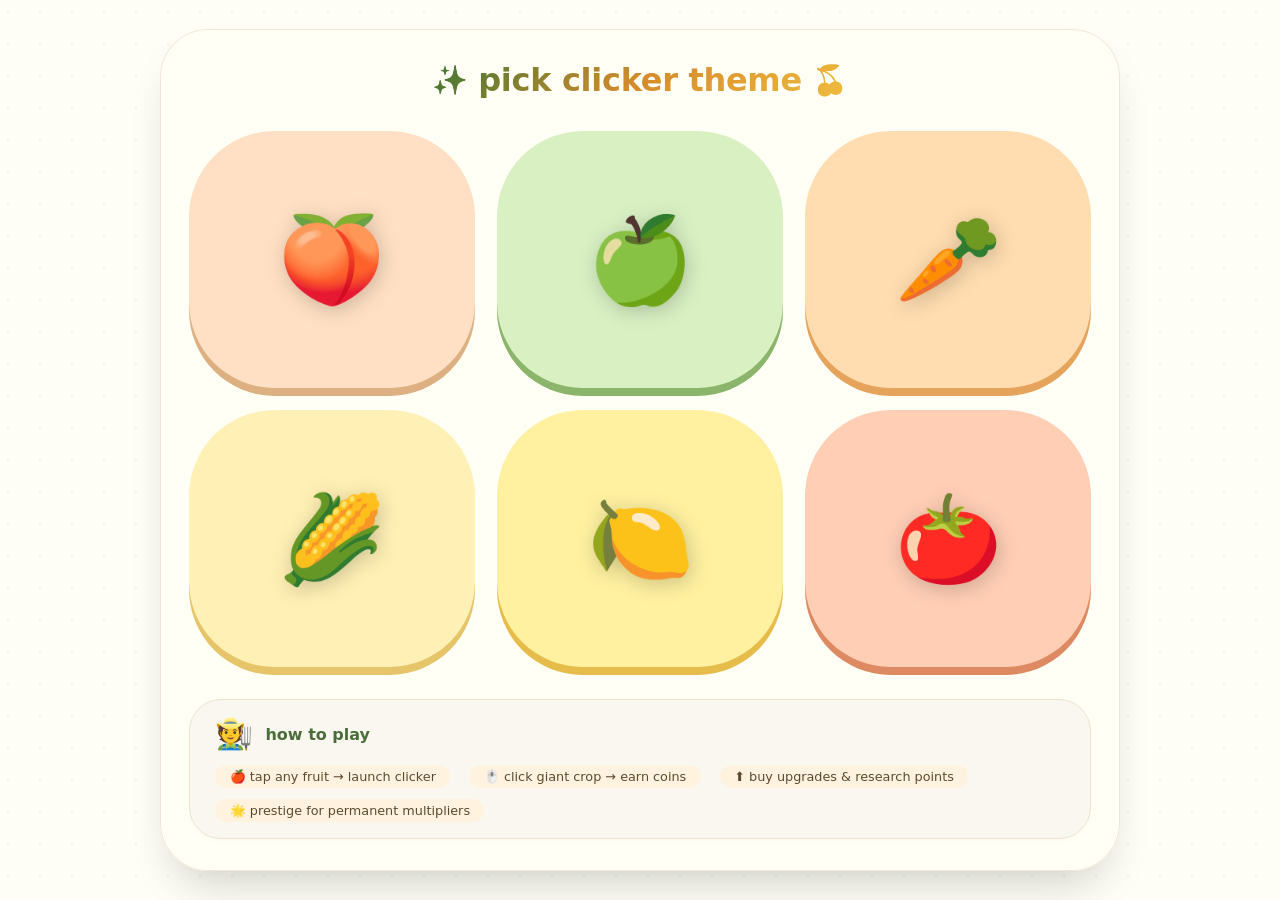
==== index.html @ 6b08f77e "Update index.html" ====
<!DOCTYPE html>
<html lang="en">
<head>
    <meta charset="UTF-8">
    <meta name="viewport" content="width=device-width, initial-scale=1.0, user-scalable=yes">
    <title>pick clicker theme</title>
    <style>
        * {
            margin: 0;
            padding: 0;
            box-sizing: border-box;
            user-select: none;
        }

        body {
            min-height: 100vh;
            background: #fefef7;
            background-image: radial-gradient(circle at 25% 40%, rgba(200, 220, 150, 0.2) 1.5px, transparent 1.5px);
            background-size: 32px 32px;
            font-family: system-ui, 'Segoe UI', 'Inter', -apple-system, 'Exo 2', sans-serif;
            display: flex;
            align-items: center;
            justify-content: center;
            padding: 1.5rem;
        }

        .hub {
            max-width: 960px;
            width: 100%;
            background: rgba(255, 255, 245, 0.98);
            border-radius: 3rem;
            box-shadow: 0 25px 45px -16px rgba(0, 0, 0, 0.2), 0 0 0 1px #f0e7d8 inset, 0 0 0 2px #fffef7 inset;
            padding: 2rem 1.8rem 2rem 1.8rem;
            transition: all 0.25s ease;
        }

        .title {
            text-align: center;
            margin-bottom: 2rem;
        }

        .title h1 {
            font-size: 2rem;
            font-weight: 700;
            background: linear-gradient(135deg, #3a7734, #d68b2c, #f0bc3e);
            background-clip: text;
            -webkit-background-clip: text;
            color: transparent;
            letter-spacing: -0.3px;
            display: inline-flex;
            align-items: center;
            gap: 10px;
        }

        .title h1 span {
            font-size: 1.8rem;
            background: none;
            -webkit-text-fill-color: initial;
            display: inline-block;
        }

        .grid-3x2 {
            display: grid;
            grid-template-columns: repeat(3, 1fr);
            gap: 1.4rem;
            margin: 1.6rem 0 2rem;
        }

        .game-btn {
            border: none;
            padding: 0;
            display: flex;
            align-items: center;
            justify-content: center;
            cursor: pointer;
            transition: transform 0.1s ease, box-shadow 0.12s ease, background 0.1s;
            box-shadow: 0 8px 0 rgba(0, 0, 0, 0.08);
            background: #f5f0e0;
            width: 100%;
            aspect-ratio: 1 / 0.9;
            position: relative;
        }

        .game-btn:active {
            transform: translateY(4px);
            box-shadow: 0 3px 0 rgba(0, 0, 0, 0.06);
            transition: 0.04s;
        }

        .btn-emoji {
            display: inline-flex;
            align-items: center;
            justify-content: center;
            line-height: 1;
            transition: font-size 0.1s ease-out;
            filter: drop-shadow(2px 4px 10px rgba(0, 0, 0, 0.2));
            will-change: font-size;
        }

        .game-btn:hover .btn-emoji {
            transform: scale(1.02);
            transition: transform 0.12s;
        }

        .btn-peach { background: #ffe0c4; box-shadow: 0 8px 0 #ddb082; }
        .btn-apple { background: #d9f0c3; box-shadow: 0 8px 0 #8bb56a; }
        .btn-carrot { background: #ffddb0; box-shadow: 0 8px 0 #e6a35c; }
        .btn-corn { background: #fff0b5; box-shadow: 0 8px 0 #e6c46a; }
        .btn-lemon { background: #fff1a0; box-shadow: 0 8px 0 #e6bc4a; }
        .btn-tomato { background: #ffceb5; box-shadow: 0 8px 0 #dd8a62; }

        .btn-peach:hover { background: #ffd6b0; }
        .btn-apple:hover { background: #c8e8aa; }
        .btn-carrot:hover { background: #ffcf9a; }
        .btn-corn:hover { background: #ffe89a; }
        .btn-lemon:hover { background: #ffec8a; }
        .btn-tomato:hover { background: #ffbe9a; }

        .howto {
            background: #faf7f0;
            border-radius: 2rem;
            padding: 1rem 1.6rem;
            margin-top: 0.8rem;
            border: 1px solid #efe3ce;
            display: flex;
            flex-wrap: wrap;
            align-items: center;
            justify-content: space-between;
            gap: 0.8rem;
            box-shadow: 0 2px 6px rgba(0, 0, 0, 0.02);
        }

        .howto-left {
            display: flex;
            align-items: center;
            gap: 12px;
            font-weight: 700;
            color: #4a6e3a;
            font-size: 1rem;
        }

        .howto-left span {
            font-size: 1.9rem;
        }

        .howto-steps {
            display: flex;
            flex-wrap: wrap;
            gap: 0.7rem 1.2rem;
            font-size: 0.85rem;
            font-weight: 500;
            color: #5c4a2e;
        }

        .step {
            background: #fff3e0;
            padding: 0.25rem 0.9rem;
            border-radius: 40px;
            display: inline-flex;
            align-items: center;
            gap: 6px;
            font-size: 0.8rem;
        }

        @media (max-width: 780px) {
            .hub {
                padding: 1.6rem;
            }
            .grid-3x2 {
                gap: 1rem;
            }
            .howto-steps .step {
                font-size: 0.75rem;
                padding: 0.2rem 0.7rem;
            }
        }

        @media (max-width: 580px) {
            .grid-3x2 {
                gap: 0.9rem;
            }
            .title h1 {
                font-size: 1.6rem;
            }
            .howto-left {
                font-size: 0.9rem;
            }
            .howto-left span {
                font-size: 1.5rem;
            }
            .step {
                font-size: 0.7rem;
            }
        }

        .game-btn:focus-visible {
            outline: 3px solid #f5bc70;
            outline-offset: 4px;
            transform: scale(0.98);
        }

        .game-btn {
            transition: transform 0.08s linear, box-shadow 0.12s, background 0.1s;
        }
    </style>
</head>
<body>
<div class="hub">
    <div class="title">
        <h1>
            <span>✨</span> pick clicker theme <span>🍒</span>
        </h1>
    </div>

    <div class="grid-3x2">
        <button class="game-btn btn-peach" data-url="https://clicker-game.neineig2012.workers.dev/peach">
            <span class="btn-emoji" data-emoji="🍑">🍑</span>
        </button>
        <button class="game-btn btn-apple" data-url="https://clicker-game.neineig2012.workers.dev/apple">
            <span class="btn-emoji" data-emoji="🍏">🍏</span>
        </button>
        <button class="game-btn btn-carrot" data-url="https://clicker-game.neineig2012.workers.dev/carrot">
            <span class="btn-emoji" data-emoji="🥕">🥕</span>
        </button>
        <button class="game-btn btn-corn" data-url="https://clicker-game.neineig2012.workers.dev/corn">
            <span class="btn-emoji" data-emoji="🌽">🌽</span>
        </button>
        <button class="game-btn btn-lemon" data-url="https://clicker-game.neineig2012.workers.dev/lemon">
            <span class="btn-emoji" data-emoji="🍋">🍋</span>
        </button>
        <button class="game-btn btn-tomato" data-url="https://clicker-game.neineig2012.workers.dev/tomato">
            <span class="btn-emoji" data-emoji="🍅">🍅</span>
        </button>
    </div>

    <div class="howto">
        <div class="howto-left">
            <span>🧑‍🌾</span> how to play
        </div>
        <div class="howto-steps">
            <div class="step">🍎 tap any fruit → launch clicker</div>
            <div class="step">🖱️ click giant crop → earn coins</div>
            <div class="step">⬆️ buy upgrades & research points</div>
            <div class="step">🌟 prestige for permanent multipliers</div>
        </div>
    </div>
</div>

<script>
    (function() {
        const buttons = document.querySelectorAll('.game-btn');
        const emojiSpans = new Map();
        const resizeObservers = [];
        
        function updateEmojiSize(btn, emojiSpan) {
            if (!btn || !emojiSpan) return;
            const btnWidth = btn.clientWidth;
            if (btnWidth <= 0) return;
            
            let desiredSize = btnWidth * 0.5;
            const minSize = 28;
            const maxSize = 86;
            let finalSize = Math.min(maxSize, Math.max(minSize, desiredSize));
            
            emojiSpan.style.fontSize = finalSize + 'px';
            emojiSpan.style.lineHeight = '1';
            emojiSpan.style.display = 'inline-flex';
        }
        
        function updateButtonRadius(btn) {
            if (!btn) return;
            const btnHeight = btn.clientHeight;
            if (btnHeight <= 0) return;
            const radiusValue = btnHeight / 3;
            btn.style.borderRadius = radiusValue + 'px';
        }
        
        function updateBoth(btn, emojiSpan) {
            updateEmojiSize(btn, emojiSpan);
            updateButtonRadius(btn);
        }
        
        buttons.forEach(btn => {
            const emojiSpan = btn.querySelector('.btn-emoji');
            if (!emojiSpan) return;
            emojiSpans.set(btn, emojiSpan);
            
            const updateFn = () => {
                if (btn.isConnected) {
                    updateBoth(btn, emojiSpan);
                }
            };
            
            if (window.ResizeObserver) {
                const ro = new ResizeObserver((entries) => {
                    for (let entry of entries) {
                        if (entry.target === btn) {
                            updateBoth(btn, emojiSpan);
                        }
                    }
                });
                ro.observe(btn);
                resizeObservers.push(ro);
            }
            
            window.addEventListener('resize', () => {
                requestAnimationFrame(() => {
                    if (btn.isConnected) updateBoth(btn, emojiSpan);
                });
            });
            
            if (document.readyState === 'loading') {
                document.addEventListener('DOMContentLoaded', () => {
                    updateBoth(btn, emojiSpan);
                });
            } else {
                updateBoth(btn, emojiSpan);
            }
        });
        
        window.addEventListener('orientationchange', () => {
            setTimeout(() => {
                buttons.forEach(btn => {
                    const span = emojiSpans.get(btn);
                    if (span && btn.isConnected) updateBoth(btn, span);
                });
            }, 30);
        });
        
        window.addEventListener('load', () => {
            buttons.forEach(btn => {
                const span = emojiSpans.get(btn);
                if (span && btn.isConnected) updateBoth(btn, span);
            });
        });
        
        buttons.forEach(btn => {
            const url = btn.getAttribute('data-url');
            if (url) {
                btn.addEventListener('click', (e) => {
                    e.preventDefault();
                    window.location.href = url;
                });
                btn.setAttribute('role', 'button');
                btn.setAttribute('tabindex', '0');
                btn.addEventListener('keydown', (e) => {
                    if (e.key === 'Enter' || e.key === ' ') {
                        e.preventDefault();
                        window.location.href = url;
                    }
                });
            }
        });
        
        const style = document.createElement('style');
        style.textContent = `
            .game-btn {
                display: flex;
                align-items: center;
                justify-content: center;
                transition: border-radius 0.08s ease-out;
            }
            .btn-emoji {
                display: inline-flex;
                align-items: center;
                justify-content: center;
                text-align: center;
                transition: font-size 0.08s ease-out;
                transform-origin: center;
            }
        `;
        document.head.appendChild(style);
        
        setTimeout(() => {
            buttons.forEach(btn => {
                const span = emojiSpans.get(btn);
                if (span && btn.isConnected) updateBoth(btn, span);
            });
        }, 80);
        
        let resizeTimer;
        window.addEventListener('resize', () => {
            if (resizeTimer) clearTimeout(resizeTimer);
            resizeTimer = setTimeout(() => {
                buttons.forEach(btn => {
                    const span = emojiSpans.get(btn);
                    if (span && btn.isConnected) updateBoth(btn, span);
                });
            }, 50);
        });
    })();
</script>
</body>
</html>
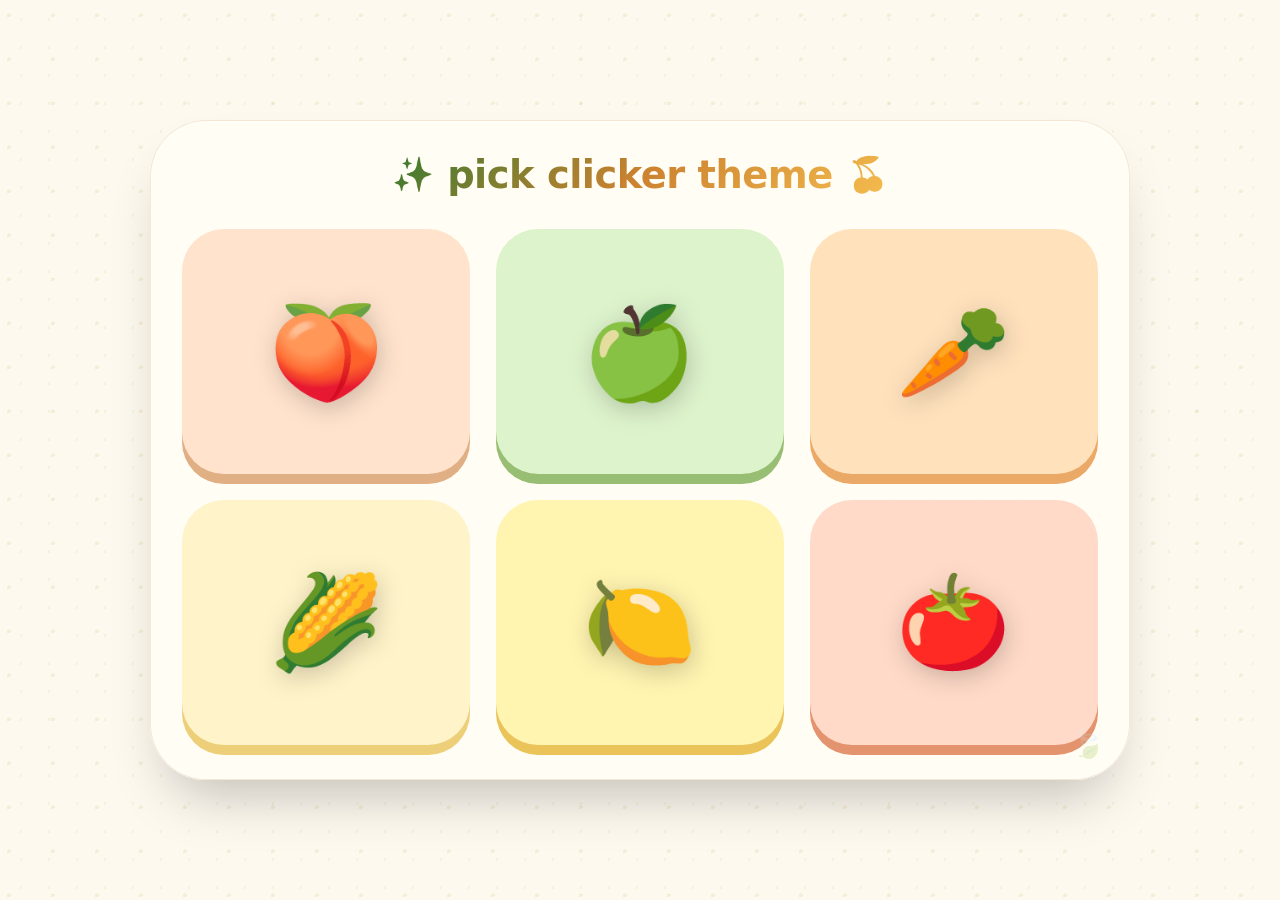
==== commit 77f676c7: "Enhance index.html with responsive design and animations Updated viewport meta tag and improved styl" ====
--- a/index.html
+++ b/index.html
@@ -2,393 +2,200 @@
 <html lang="en">
 <head>
     <meta charset="UTF-8">
-    <meta name="viewport" content="width=device-width, initial-scale=1.0, user-scalable=yes">
+    <meta name="viewport" content="width=device-width, initial-scale=1.0, user-scalable=yes, viewport-fit=cover">
     <title>pick clicker theme</title>
     <style>
-        * {
-            margin: 0;
-            padding: 0;
-            box-sizing: border-box;
-            user-select: none;
-        }
-
-        body {
-            min-height: 100vh;
-            background: #fefef7;
-            background-image: radial-gradient(circle at 25% 40%, rgba(200, 220, 150, 0.2) 1.5px, transparent 1.5px);
-            background-size: 32px 32px;
-            font-family: system-ui, 'Segoe UI', 'Inter', -apple-system, 'Exo 2', sans-serif;
-            display: flex;
-            align-items: center;
-            justify-content: center;
-            padding: 1.5rem;
-        }
-
-        .hub {
-            max-width: 960px;
-            width: 100%;
-            background: rgba(255, 255, 245, 0.98);
-            border-radius: 3rem;
-            box-shadow: 0 25px 45px -16px rgba(0, 0, 0, 0.2), 0 0 0 1px #f0e7d8 inset, 0 0 0 2px #fffef7 inset;
-            padding: 2rem 1.8rem 2rem 1.8rem;
-            transition: all 0.25s ease;
-        }
-
-        .title {
-            text-align: center;
-            margin-bottom: 2rem;
-        }
-
-        .title h1 {
-            font-size: 2rem;
-            font-weight: 700;
-            background: linear-gradient(135deg, #3a7734, #d68b2c, #f0bc3e);
-            background-clip: text;
-            -webkit-background-clip: text;
-            color: transparent;
-            letter-spacing: -0.3px;
-            display: inline-flex;
-            align-items: center;
-            gap: 10px;
-        }
-
-        .title h1 span {
-            font-size: 1.8rem;
-            background: none;
-            -webkit-text-fill-color: initial;
-            display: inline-block;
-        }
-
-        .grid-3x2 {
-            display: grid;
-            grid-template-columns: repeat(3, 1fr);
-            gap: 1.4rem;
-            margin: 1.6rem 0 2rem;
-        }
-
-        .game-btn {
-            border: none;
-            padding: 0;
-            display: flex;
-            align-items: center;
-            justify-content: center;
-            cursor: pointer;
-            transition: transform 0.1s ease, box-shadow 0.12s ease, background 0.1s;
-            box-shadow: 0 8px 0 rgba(0, 0, 0, 0.08);
-            background: #f5f0e0;
-            width: 100%;
-            aspect-ratio: 1 / 0.9;
-            position: relative;
-        }
-
-        .game-btn:active {
-            transform: translateY(4px);
-            box-shadow: 0 3px 0 rgba(0, 0, 0, 0.06);
-            transition: 0.04s;
-        }
-
-        .btn-emoji {
-            display: inline-flex;
-            align-items: center;
-            justify-content: center;
-            line-height: 1;
-            transition: font-size 0.1s ease-out;
-            filter: drop-shadow(2px 4px 10px rgba(0, 0, 0, 0.2));
-            will-change: font-size;
-        }
-
-        .game-btn:hover .btn-emoji {
-            transform: scale(1.02);
-            transition: transform 0.12s;
-        }
-
-        .btn-peach { background: #ffe0c4; box-shadow: 0 8px 0 #ddb082; }
-        .btn-apple { background: #d9f0c3; box-shadow: 0 8px 0 #8bb56a; }
-        .btn-carrot { background: #ffddb0; box-shadow: 0 8px 0 #e6a35c; }
-        .btn-corn { background: #fff0b5; box-shadow: 0 8px 0 #e6c46a; }
-        .btn-lemon { background: #fff1a0; box-shadow: 0 8px 0 #e6bc4a; }
-        .btn-tomato { background: #ffceb5; box-shadow: 0 8px 0 #dd8a62; }
-
-        .btn-peach:hover { background: #ffd6b0; }
-        .btn-apple:hover { background: #c8e8aa; }
-        .btn-carrot:hover { background: #ffcf9a; }
-        .btn-corn:hover { background: #ffe89a; }
-        .btn-lemon:hover { background: #ffec8a; }
-        .btn-tomato:hover { background: #ffbe9a; }
-
-        .howto {
-            background: #faf7f0;
-            border-radius: 2rem;
-            padding: 1rem 1.6rem;
-            margin-top: 0.8rem;
-            border: 1px solid #efe3ce;
-            display: flex;
-            flex-wrap: wrap;
-            align-items: center;
-            justify-content: space-between;
-            gap: 0.8rem;
-            box-shadow: 0 2px 6px rgba(0, 0, 0, 0.02);
-        }
-
-        .howto-left {
-            display: flex;
-            align-items: center;
-            gap: 12px;
-            font-weight: 700;
-            color: #4a6e3a;
-            font-size: 1rem;
-        }
-
-        .howto-left span {
-            font-size: 1.9rem;
-        }
-
-        .howto-steps {
-            display: flex;
-            flex-wrap: wrap;
-            gap: 0.7rem 1.2rem;
-            font-size: 0.85rem;
-            font-weight: 500;
-            color: #5c4a2e;
-        }
-
-        .step {
-            background: #fff3e0;
-            padding: 0.25rem 0.9rem;
-            border-radius: 40px;
-            display: inline-flex;
-            align-items: center;
-            gap: 6px;
-            font-size: 0.8rem;
-        }
-
-        @media (max-width: 780px) {
-            .hub {
-                padding: 1.6rem;
-            }
-            .grid-3x2 {
-                gap: 1rem;
-            }
-            .howto-steps .step {
-                font-size: 0.75rem;
-                padding: 0.2rem 0.7rem;
-            }
-        }
-
-        @media (max-width: 580px) {
-            .grid-3x2 {
-                gap: 0.9rem;
-            }
-            .title h1 {
-                font-size: 1.6rem;
-            }
-            .howto-left {
-                font-size: 0.9rem;
-            }
-            .howto-left span {
-                font-size: 1.5rem;
-            }
-            .step {
-                font-size: 0.7rem;
-            }
-        }
-
-        .game-btn:focus-visible {
-            outline: 3px solid #f5bc70;
-            outline-offset: 4px;
-            transform: scale(0.98);
-        }
-
-        .game-btn {
-            transition: transform 0.08s linear, box-shadow 0.12s, background 0.1s;
-        }
+        *{margin:0;padding:0;box-sizing:border-box;user-select:none;-webkit-tap-highlight-color:transparent;}
+        body{min-height:100vh;background:#fef9ef;background-image:radial-gradient(circle at 20% 35%,rgba(210,180,110,0.18)2px,transparent 2px),radial-gradient(circle at 75% 70%,rgba(160,200,100,0.12)1.5px,transparent 1.5px);background-size:44px 44px,28px 28px;font-family:system-ui,'Segoe UI','Inter',-apple-system,sans-serif;display:flex;align-items:center;justify-content:center;padding:1.5rem;}
+        .transition-overlay{position:fixed;top:0;left:0;width:100%;height:100%;background:radial-gradient(circle at center,#fff2df,#ffd9a5);z-index:9999;opacity:0;visibility:hidden;transition:opacity 0.4s cubic-bezier(0.2,0.9,0.3,1.1),visibility 0s linear 0.4s;display:flex;align-items:center;justify-content:center;backdrop-filter:blur(3px);}
+        .transition-overlay.active{opacity:1;visibility:visible;transition:opacity 0.4s cubic-bezier(0.2,0.9,0.3,1.1),visibility 0s linear 0s;}
+        .loading-container{text-align:center;transform:scale(0.8);opacity:0;transition:transform 0.35s cubic-bezier(0.2,0.9,0.4,1.2),opacity 0.3s ease;filter:drop-shadow(0 8px 20px rgba(0,0,0,0.2));}
+        .transition-overlay.active .loading-container{transform:scale(1);opacity:1;}
+        .loading-emoji{font-size:5.5rem;display:inline-block;animation:bounceEmoji 0.7s cubic-bezier(0.34,1.2,0.64,1) infinite alternate;filter:drop-shadow(0 4px 12px rgba(0,0,0,0.2));}
+        .loading-text{margin-top:1.2rem;font-size:1rem;font-weight:500;color:#8b5a2b;letter-spacing:0.5px;background:rgba(255,245,220,0.7);padding:0.4rem 1.2rem;border-radius:60px;backdrop-filter:blur(4px);display:inline-block;text-transform:lowercase;}
+        @keyframes bounceEmoji{0%{transform:translateY(0px) scale(1);}100%{transform:translateY(-18px) scale(1.08);}}
+        .hub{max-width:980px;width:100%;background:rgba(255,253,245,0.97);border-radius:3.5rem;box-shadow:0 32px 56px -20px rgba(0,0,0,0.25),0 0 0 1px #f5e7d4 inset,0 0 0 2px #fffef8 inset;padding:2rem 2rem 2.2rem 2rem;position:relative;}
+        .title{text-align:center;margin-bottom:2rem;}
+        .title h1{font-size:2.4rem;font-weight:800;background:linear-gradient(135deg,#367a2f,#cc8230,#f5bc4e);background-clip:text;-webkit-background-clip:text;color:transparent;letter-spacing:-0.5px;display:inline-flex;align-items:center;gap:14px;}
+        .title h1 span{font-size:2.1rem;background:none;-webkit-text-fill-color:initial;}
+        .grid-3x2{display:grid;grid-template-columns:repeat(3,1fr);gap:1.6rem;margin:1.8rem 0 0;}
+        .game-btn{border:none;padding:0;display:flex;align-items:center;justify-content:center;cursor:pointer;transition:transform 0.18s cubic-bezier(0.18,0.89,0.32,1.28),box-shadow 0.18s ease,background 0.15s;box-shadow:0 10px 0 rgba(0,0,0,0.1);width:100%;aspect-ratio:1/0.85;position:relative;border-radius:28px;background-clip:padding-box;-webkit-tap-highlight-color:transparent;outline:none;}
+        .game-btn:active{transform:translateY(5px) scale(0.97);box-shadow:0 4px 0 rgba(0,0,0,0.08);transition:transform 0.06s linear,box-shadow 0.08s;}
+        .game-btn:focus{outline:none;}
+        .btn-emoji{display:inline-flex;align-items:center;justify-content:center;line-height:1;filter:drop-shadow(2px 6px 12px rgba(0,0,0,0.2));transition:transform 0.18s cubic-bezier(0.2,0.9,0.4,1.2),font-size 0.08s;will-change:font-size;pointer-events:none;}
+        .game-btn:hover .btn-emoji{transform:scale(1.05);}
+        .btn-peach{background:#ffe3cd;box-shadow:0 10px 0 #e0af84;}
+        .btn-apple{background:#ddf3cc;box-shadow:0 10px 0 #97be73;}
+        .btn-carrot{background:#ffe2bc;box-shadow:0 10px 0 #eaa967;}
+        .btn-corn{background:#fff3c9;box-shadow:0 10px 0 #edcf7a;}
+        .btn-lemon{background:#fff4b0;box-shadow:0 10px 0 #eac459;}
+        .btn-tomato{background:#ffdac8;box-shadow:0 10px 0 #e3946e;}
+        .btn-peach:hover{background:#ffdabb;}
+        .btn-apple:hover{background:#cceeb0;}
+        .btn-carrot:hover{background:#ffd6aa;}
+        .btn-corn:hover{background:#ffefb0;}
+        .btn-lemon:hover{background:#ffef98;}
+        .btn-tomato:hover{background:#ffceb4;}
+        @media (max-width:760px){.hub{padding:1.5rem}.grid-3x2{gap:1.2rem}.title h1{font-size:1.9rem}.title h1 span{font-size:1.7rem}}
+        @media (max-width:550px){.grid-3x2{gap:0.9rem}.title h1{font-size:1.6rem}.hub{padding:1.2rem}}
+        .game-btn::after{content:'';position:absolute;top:0;left:0;width:100%;height:100%;background:radial-gradient(circle at 30% 20%,rgba(255,255,210,0.5)0%,rgba(255,255,255,0)80%);opacity:0;transition:opacity 0.2s;pointer-events:none;border-radius:inherit;}
+        .game-btn:hover::after{opacity:0.3;}
+        .hub::after{content:"🍃";position:absolute;bottom:20px;right:25px;font-size:28px;opacity:0.2;pointer-events:none;transform:rotate(-10deg);}
     </style>
 </head>
 <body>
-<div class="hub">
-    <div class="title">
-        <h1>
-            <span>✨</span> pick clicker theme <span>🍒</span>
-        </h1>
-    </div>
-
-    <div class="grid-3x2">
-        <button class="game-btn btn-peach" data-url="https://clicker-game.neineig2012.workers.dev/peach">
-            <span class="btn-emoji" data-emoji="🍑">🍑</span>
-        </button>
-        <button class="game-btn btn-apple" data-url="https://clicker-game.neineig2012.workers.dev/apple">
-            <span class="btn-emoji" data-emoji="🍏">🍏</span>
-        </button>
-        <button class="game-btn btn-carrot" data-url="https://clicker-game.neineig2012.workers.dev/carrot">
-            <span class="btn-emoji" data-emoji="🥕">🥕</span>
-        </button>
-        <button class="game-btn btn-corn" data-url="https://clicker-game.neineig2012.workers.dev/corn">
-            <span class="btn-emoji" data-emoji="🌽">🌽</span>
-        </button>
-        <button class="game-btn btn-lemon" data-url="https://clicker-game.neineig2012.workers.dev/lemon">
-            <span class="btn-emoji" data-emoji="🍋">🍋</span>
-        </button>
-        <button class="game-btn btn-tomato" data-url="https://clicker-game.neineig2012.workers.dev/tomato">
-            <span class="btn-emoji" data-emoji="🍅">🍅</span>
-        </button>
-    </div>
-
-    <div class="howto">
-        <div class="howto-left">
-            <span>🧑‍🌾</span> how to play
-        </div>
-        <div class="howto-steps">
-            <div class="step">🍎 tap any fruit → launch clicker</div>
-            <div class="step">🖱️ click giant crop → earn coins</div>
-            <div class="step">⬆️ buy upgrades & research points</div>
-            <div class="step">🌟 prestige for permanent multipliers</div>
-        </div>
-    </div>
-</div>
-
+<div class="transition-overlay" id="overlay"><div class="loading-container"><div class="loading-emoji" id="loadEmoji">🍑</div><div class="loading-text">loading...</div></div></div>
+<div class="hub"><div class="title"><h1><span>✨</span> pick clicker theme <span>🍒</span></h1></div><div class="grid-3x2"><button class="game-btn btn-peach" data-url="https://clicker-game.neineig2012.workers.dev/peach" data-emoji="🍑"><span class="btn-emoji">🍑</span></button><button class="game-btn btn-apple" data-url="https://clicker-game.neineig2012.workers.dev/apple" data-emoji="🍏"><span class="btn-emoji">🍏</span></button><button class="game-btn btn-carrot" data-url="https://clicker-game.neineig2012.workers.dev/carrot" data-emoji="🥕"><span class="btn-emoji">🥕</span></button><button class="game-btn btn-corn" data-url="https://clicker-game.neineig2012.workers.dev/corn" data-emoji="🌽"><span class="btn-emoji">🌽</span></button><button class="game-btn btn-lemon" data-url="https://clicker-game.neineig2012.workers.dev/lemon" data-emoji="🍋"><span class="btn-emoji">🍋</span></button><button class="game-btn btn-tomato" data-url="https://clicker-game.neineig2012.workers.dev/tomato" data-emoji="🍅"><span class="btn-emoji">🍅</span></button></div></div>
 <script>
-    (function() {
-        const buttons = document.querySelectorAll('.game-btn');
-        const emojiSpans = new Map();
-        const resizeObservers = [];
-        
-        function updateEmojiSize(btn, emojiSpan) {
-            if (!btn || !emojiSpan) return;
-            const btnWidth = btn.clientWidth;
-            if (btnWidth <= 0) return;
-            
-            let desiredSize = btnWidth * 0.5;
-            const minSize = 28;
-            const maxSize = 86;
-            let finalSize = Math.min(maxSize, Math.max(minSize, desiredSize));
-            
-            emojiSpan.style.fontSize = finalSize + 'px';
-            emojiSpan.style.lineHeight = '1';
-            emojiSpan.style.display = 'inline-flex';
+(function(){
+    const overlay=document.getElementById('overlay');
+    const loadEmojiSpan=document.getElementById('loadEmoji');
+    let isTransitioning=false;
+    let audioCtx=null;
+    let soundEnabled=false;
+    function initAudio(){
+        if(audioCtx)return;
+        try{
+            audioCtx=new (window.AudioContext||window.webkitAudioContext)();
+            soundEnabled=true;
+        }catch(e){soundEnabled=false;}
+    }
+    function playClickSound(){
+        if(!soundEnabled||!audioCtx)return;
+        try{
+            const now=audioCtx.currentTime;
+            const osc=audioCtx.createOscillator();
+            const gain=audioCtx.createGain();
+            osc.type='sine';
+            osc.frequency.value=880;
+            gain.gain.value=0.12;
+            gain.gain.exponentialRampToValueAtTime(0.0001,now+0.2);
+            osc.connect(gain);
+            gain.connect(audioCtx.destination);
+            osc.start();
+            osc.stop(now+0.18);
+            const osc2=audioCtx.createOscillator();
+            const gain2=audioCtx.createGain();
+            osc2.type='triangle';
+            osc2.frequency.value=660;
+            gain2.gain.value=0.08;
+            gain2.gain.exponentialRampToValueAtTime(0.0001,now+0.2);
+            osc2.connect(gain2);
+            gain2.connect(audioCtx.destination);
+            osc2.start();
+            osc2.stop(now+0.16);
+        }catch(e){}
+    }
+    const style=document.createElement('style');
+    style.textContent=`.game-btn{display:flex;align-items:center;justify-content:center;transition:border-radius 0.1s,transform 0.18s cubic-bezier(0.18,0.89,0.32,1.28),box-shadow 0.18s;}.btn-emoji{display:inline-flex;align-items:center;justify-content:center;transition:font-size 0.08s,transform 0.18s;}`;
+    document.head.appendChild(style);
+    const btns=Array.from(document.querySelectorAll('.game-btn'));
+    const emojiMap=new Map();
+    function updateSize(btn,span){
+        if(!btn||!span)return;
+        const w=btn.clientWidth;
+        if(w<=0)return;
+        let fs=Math.min(92,Math.max(32,w*0.48));
+        span.style.fontSize=fs+'px';
+        span.style.lineHeight='1';
+        let h=btn.clientHeight;
+        if(h>0)btn.style.borderRadius=Math.min(h/2.8,42)+'px';
+    }
+    function refresh(btn,span){updateSize(btn,span);}
+    btns.forEach(btn=>{
+        let span=btn.querySelector('.btn-emoji');
+        if(span){
+            emojiMap.set(btn,span);
+            if(window.ResizeObserver){
+                let ro=new ResizeObserver(()=>{if(btn.isConnected)refresh(btn,span);});
+                ro.observe(btn);
+            }
+            refresh(btn,span);
         }
-        
-        function updateButtonRadius(btn) {
-            if (!btn) return;
-            const btnHeight = btn.clientHeight;
-            if (btnHeight <= 0) return;
-            const radiusValue = btnHeight / 3;
-            btn.style.borderRadius = radiusValue + 'px';
+    });
+    window.addEventListener('resize',()=>{requestAnimationFrame(()=>{btns.forEach(b=>{let s=emojiMap.get(b);if(s&&b.isConnected)refresh(b,s);});});});
+    setTimeout(()=>{btns.forEach(b=>{let s=emojiMap.get(b);if(s&&b.isConnected)refresh(b,s);});},100);
+    document.body.addEventListener('touchstart',()=>{if(!audioCtx)initAudio();},{once:true,passive:true});
+    document.body.addEventListener('click',()=>{if(!audioCtx)initAudio();},{once:true});
+    btns.forEach(oldBtn=>{
+        const url=oldBtn.getAttribute('data-url');
+        if(!url)return;
+        const themeEmoji=oldBtn.getAttribute('data-emoji')||'🍑';
+        const newBtn=oldBtn.cloneNode(true);
+        oldBtn.parentNode.replaceChild(newBtn,oldBtn);
+        const newSpan=newBtn.querySelector('.btn-emoji');
+        if(newSpan){
+            const idx=btns.indexOf(oldBtn);
+            if(idx!==-1)btns[idx]=newBtn;
+            emojiMap.delete(oldBtn);
+            emojiMap.set(newBtn,newSpan);
+            refresh(newBtn,newSpan);
+            if(window.ResizeObserver){
+                let ro=new ResizeObserver(()=>{if(newBtn.isConnected)refresh(newBtn,newSpan);});
+                ro.observe(newBtn);
+            }
         }
-        
-        function updateBoth(btn, emojiSpan) {
-            updateEmojiSize(btn, emojiSpan);
-            updateButtonRadius(btn);
-        }
-        
-        buttons.forEach(btn => {
-            const emojiSpan = btn.querySelector('.btn-emoji');
-            if (!emojiSpan) return;
-            emojiSpans.set(btn, emojiSpan);
-            
-            const updateFn = () => {
-                if (btn.isConnected) {
-                    updateBoth(btn, emojiSpan);
+        newBtn.addEventListener('click',(e)=>{
+            e.preventDefault();
+            e.stopPropagation();
+            if(isTransitioning)return;
+            if(!audioCtx)initAudio();
+            playClickSound();
+            isTransitioning=true;
+            if(loadEmojiSpan)loadEmojiSpan.innerText=themeEmoji;
+            if(overlay){
+                overlay.classList.add('active');
+                const container=overlay.querySelector('.loading-container');
+                if(container){
+                    container.style.animation='none';
+                    container.offsetHeight;
+                    container.style.animation='';
                 }
-            };
-            
-            if (window.ResizeObserver) {
-                const ro = new ResizeObserver((entries) => {
-                    for (let entry of entries) {
-                        if (entry.target === btn) {
-                            updateBoth(btn, emojiSpan);
-                        }
-                    }
+            }
+            newBtn.style.transform='translateY(5px) scale(0.96)';
+            newBtn.style.boxShadow='0 3px 0 rgba(0,0,0,0.1)';
+            setTimeout(()=>{if(newBtn){newBtn.style.transform='';newBtn.style.boxShadow='';}},120);
+            const rect=newBtn.getBoundingClientRect();
+            const cx=rect.left+rect.width/2,cy=rect.top+rect.height/2;
+            for(let i=0;i<12;i++){
+                let p=document.createElement('div');
+                p.innerText=themeEmoji;
+                p.style.position='fixed';
+                p.style.left=cx+'px';
+                p.style.top=cy+'px';
+                p.style.fontSize='26px';
+                p.style.pointerEvents='none';
+                p.style.zIndex='10000';
+                p.style.opacity='0.9';
+                p.style.transform='translate(-50%,-50%)';
+                p.style.transition='all 0.55s cubic-bezier(0.2,0.9,0.5,1.2)';
+                document.body.appendChild(p);
+                let ang=Math.random()*Math.PI*2;
+                let dist=45+Math.random()*70;
+                let dx=Math.cos(ang)*dist,dy=Math.sin(ang)*dist-20;
+                requestAnimationFrame(()=>{
+                    p.style.transform=`translate(calc(-50% + ${dx}px), calc(-50% + ${dy}px))`;
+                    p.style.opacity='0';
+                    p.style.fontSize=`${18+Math.random()*18}px`;
                 });
-                ro.observe(btn);
-                resizeObservers.push(ro);
-            }
-            
-            window.addEventListener('resize', () => {
-                requestAnimationFrame(() => {
-                    if (btn.isConnected) updateBoth(btn, emojiSpan);
-                });
-            });
-            
-            if (document.readyState === 'loading') {
-                document.addEventListener('DOMContentLoaded', () => {
-                    updateBoth(btn, emojiSpan);
-                });
-            } else {
-                updateBoth(btn, emojiSpan);
-            }
+                setTimeout(()=>p.remove(),600);
+            }
+            setTimeout(()=>{window.location.href=url;},420);
+            setTimeout(()=>{if(isTransitioning)window.location.href=url;},1000);
         });
-        
-        window.addEventListener('orientationchange', () => {
-            setTimeout(() => {
-                buttons.forEach(btn => {
-                    const span = emojiSpans.get(btn);
-                    if (span && btn.isConnected) updateBoth(btn, span);
-                });
-            }, 30);
-        });
-        
-        window.addEventListener('load', () => {
-            buttons.forEach(btn => {
-                const span = emojiSpans.get(btn);
-                if (span && btn.isConnected) updateBoth(btn, span);
-            });
-        });
-        
-        buttons.forEach(btn => {
-            const url = btn.getAttribute('data-url');
-            if (url) {
-                btn.addEventListener('click', (e) => {
-                    e.preventDefault();
-                    window.location.href = url;
-                });
-                btn.setAttribute('role', 'button');
-                btn.setAttribute('tabindex', '0');
-                btn.addEventListener('keydown', (e) => {
-                    if (e.key === 'Enter' || e.key === ' ') {
-                        e.preventDefault();
-                        window.location.href = url;
-                    }
-                });
-            }
-        });
-        
-        const style = document.createElement('style');
-        style.textContent = `
-            .game-btn {
-                display: flex;
-                align-items: center;
-                justify-content: center;
-                transition: border-radius 0.08s ease-out;
-            }
-            .btn-emoji {
-                display: inline-flex;
-                align-items: center;
-                justify-content: center;
-                text-align: center;
-                transition: font-size 0.08s ease-out;
-                transform-origin: center;
-            }
-        `;
-        document.head.appendChild(style);
-        
-        setTimeout(() => {
-            buttons.forEach(btn => {
-                const span = emojiSpans.get(btn);
-                if (span && btn.isConnected) updateBoth(btn, span);
-            });
-        }, 80);
-        
-        let resizeTimer;
-        window.addEventListener('resize', () => {
-            if (resizeTimer) clearTimeout(resizeTimer);
-            resizeTimer = setTimeout(() => {
-                buttons.forEach(btn => {
-                    const span = emojiSpans.get(btn);
-                    if (span && btn.isConnected) updateBoth(btn, span);
-                });
-            }, 50);
-        });
-    })();
+        newBtn.setAttribute('role','button');
+        newBtn.setAttribute('tabindex','0');
+        newBtn.addEventListener('keydown',(e)=>{if(e.key==='Enter'||e.key===' '){e.preventDefault();newBtn.click();}});
+    });
+    const howto=document.querySelector('.howto');if(howto)howto.remove();
+    const footers=document.querySelectorAll('.footer,.credit,.attribution');footers.forEach(f=>f.remove());
+    window.addEventListener('pageshow',()=>{isTransitioning=false;if(overlay)overlay.classList.remove('active');});
+    if(document.readyState==='loading'){
+        document.addEventListener('DOMContentLoaded',()=>{setTimeout(()=>{btns.forEach(b=>{let s=emojiMap.get(b);if(s&&b.isConnected)refresh(b,s);});},30);});
+    }else{
+        setTimeout(()=>{btns.forEach(b=>{let s=emojiMap.get(b);if(s&&b.isConnected)refresh(b,s);});},30);
+    }
+})();
 </script>
 </body>
 </html>
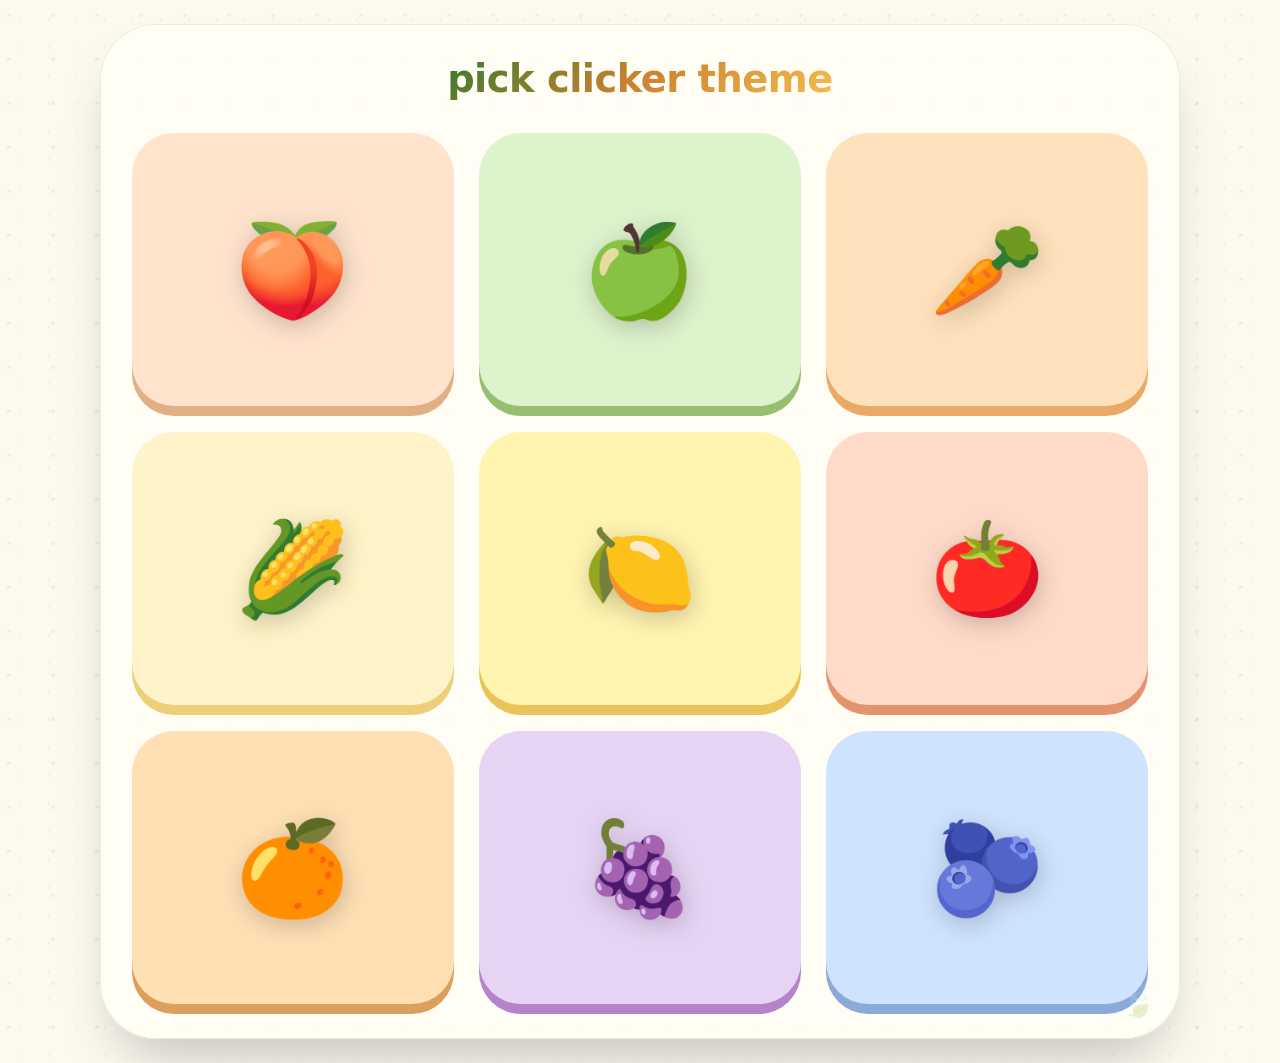
==== commit cdb30896: "Update grid layout from 3x2 to 3x3" ====
--- a/index.html
+++ b/index.html
@@ -2,7 +2,7 @@
 <html lang="en">
 <head>
     <meta charset="UTF-8">
-    <meta name="viewport" content="width=device-width, initial-scale=1.0, user-scalable=yes, viewport-fit=cover">
+    <meta name="viewport" content="width=device-width, initial-scale=1.0, user-scalable=no, viewport-fit=cover">
     <title>pick clicker theme</title>
     <style>
         *{margin:0;padding:0;box-sizing:border-box;user-select:none;-webkit-tap-highlight-color:transparent;}
@@ -14,11 +14,12 @@
         .loading-emoji{font-size:5.5rem;display:inline-block;animation:bounceEmoji 0.7s cubic-bezier(0.34,1.2,0.64,1) infinite alternate;filter:drop-shadow(0 4px 12px rgba(0,0,0,0.2));}
         .loading-text{margin-top:1.2rem;font-size:1rem;font-weight:500;color:#8b5a2b;letter-spacing:0.5px;background:rgba(255,245,220,0.7);padding:0.4rem 1.2rem;border-radius:60px;backdrop-filter:blur(4px);display:inline-block;text-transform:lowercase;}
         @keyframes bounceEmoji{0%{transform:translateY(0px) scale(1);}100%{transform:translateY(-18px) scale(1.08);}}
-        .hub{max-width:980px;width:100%;background:rgba(255,253,245,0.97);border-radius:3.5rem;box-shadow:0 32px 56px -20px rgba(0,0,0,0.25),0 0 0 1px #f5e7d4 inset,0 0 0 2px #fffef8 inset;padding:2rem 2rem 2.2rem 2rem;position:relative;}
+        .hub{max-width:1080px;width:100%;background:rgba(255,253,245,0.97);border-radius:3.5rem;box-shadow:0 32px 56px -20px rgba(0,0,0,0.25),0 0 0 1px #f5e7d4 inset,0 0 0 2px #fffef8 inset;padding:2rem 2rem 2.2rem 2rem;position:relative;}
         .title{text-align:center;margin-bottom:2rem;}
         .title h1{font-size:2.4rem;font-weight:800;background:linear-gradient(135deg,#367a2f,#cc8230,#f5bc4e);background-clip:text;-webkit-background-clip:text;color:transparent;letter-spacing:-0.5px;display:inline-flex;align-items:center;gap:14px;}
         .title h1 span{font-size:2.1rem;background:none;-webkit-text-fill-color:initial;}
-        .grid-3x2{display:grid;grid-template-columns:repeat(3,1fr);gap:1.6rem;margin:1.8rem 0 0;}
+        /* 3x3 grid - was 3x2, now extended to 3x3 */
+        .grid-3x3{display:grid;grid-template-columns:repeat(3,1fr);gap:1.6rem;margin:1.8rem 0 0;}
         .game-btn{border:none;padding:0;display:flex;align-items:center;justify-content:center;cursor:pointer;transition:transform 0.18s cubic-bezier(0.18,0.89,0.32,1.28),box-shadow 0.18s ease,background 0.15s;box-shadow:0 10px 0 rgba(0,0,0,0.1);width:100%;aspect-ratio:1/0.85;position:relative;border-radius:28px;background-clip:padding-box;-webkit-tap-highlight-color:transparent;outline:none;}
         .game-btn:active{transform:translateY(5px) scale(0.97);box-shadow:0 4px 0 rgba(0,0,0,0.08);transition:transform 0.06s linear,box-shadow 0.08s;}
         .game-btn:focus{outline:none;}
@@ -30,14 +31,20 @@
         .btn-corn{background:#fff3c9;box-shadow:0 10px 0 #edcf7a;}
         .btn-lemon{background:#fff4b0;box-shadow:0 10px 0 #eac459;}
         .btn-tomato{background:#ffdac8;box-shadow:0 10px 0 #e3946e;}
+        .btn-orange{background:#ffe0b5;box-shadow:0 10px 0 #dd9f5c;}
+        .btn-grape{background:#e7d4f5;box-shadow:0 10px 0 #b384c9;}
+        .btn-berry{background:#cfe3ff;box-shadow:0 10px 0 #8aaad9;}
+        .btn-orange:hover{background:#ffd29c;}
+        .btn-berry:hover{background:#bed4fc;}
+        .btn-grape:hover{background:#dac1ec;}
         .btn-peach:hover{background:#ffdabb;}
         .btn-apple:hover{background:#cceeb0;}
         .btn-carrot:hover{background:#ffd6aa;}
         .btn-corn:hover{background:#ffefb0;}
         .btn-lemon:hover{background:#ffef98;}
         .btn-tomato:hover{background:#ffceb4;}
-        @media (max-width:760px){.hub{padding:1.5rem}.grid-3x2{gap:1.2rem}.title h1{font-size:1.9rem}.title h1 span{font-size:1.7rem}}
-        @media (max-width:550px){.grid-3x2{gap:0.9rem}.title h1{font-size:1.6rem}.hub{padding:1.2rem}}
+        @media (max-width:760px){.hub{padding:1.5rem}.grid-3x3{gap:1.2rem}.title h1{font-size:1.9rem}.title h1 span{font-size:1.7rem}}
+        @media (max-width:550px){.grid-3x3{gap:0.9rem}.title h1{font-size:1.6rem}.hub{padding:1.2rem}}
         .game-btn::after{content:'';position:absolute;top:0;left:0;width:100%;height:100%;background:radial-gradient(circle at 30% 20%,rgba(255,255,210,0.5)0%,rgba(255,255,255,0)80%);opacity:0;transition:opacity 0.2s;pointer-events:none;border-radius:inherit;}
         .game-btn:hover::after{opacity:0.3;}
         .hub::after{content:"🍃";position:absolute;bottom:20px;right:25px;font-size:28px;opacity:0.2;pointer-events:none;transform:rotate(-10deg);}
@@ -45,7 +52,24 @@
 </head>
 <body>
 <div class="transition-overlay" id="overlay"><div class="loading-container"><div class="loading-emoji" id="loadEmoji">🍑</div><div class="loading-text">loading...</div></div></div>
-<div class="hub"><div class="title"><h1><span>✨</span> pick clicker theme <span>🍒</span></h1></div><div class="grid-3x2"><button class="game-btn btn-peach" data-url="https://clicker-game.neineig2012.workers.dev/peach" data-emoji="🍑"><span class="btn-emoji">🍑</span></button><button class="game-btn btn-apple" data-url="https://clicker-game.neineig2012.workers.dev/apple" data-emoji="🍏"><span class="btn-emoji">🍏</span></button><button class="game-btn btn-carrot" data-url="https://clicker-game.neineig2012.workers.dev/carrot" data-emoji="🥕"><span class="btn-emoji">🥕</span></button><button class="game-btn btn-corn" data-url="https://clicker-game.neineig2012.workers.dev/corn" data-emoji="🌽"><span class="btn-emoji">🌽</span></button><button class="game-btn btn-lemon" data-url="https://clicker-game.neineig2012.workers.dev/lemon" data-emoji="🍋"><span class="btn-emoji">🍋</span></button><button class="game-btn btn-tomato" data-url="https://clicker-game.neineig2012.workers.dev/tomato" data-emoji="🍅"><span class="btn-emoji">🍅</span></button></div></div>
+<div class="hub">
+    <div class="title">
+        <h1>pick clicker theme</h1>
+    </div>
+    
+    <div class="grid-3x3">
+        <button class="game-btn btn-peach" data-url="https://clicker-game.neineig2012.workers.dev/peach" data-emoji="🍑"><span class="btn-emoji">🍑</span></button>
+        <button class="game-btn btn-apple" data-url="https://clicker-game.neineig2012.workers.dev/apple" data-emoji="🍏"><span class="btn-emoji">🍏</span></button>
+        <button class="game-btn btn-carrot" data-url="https://clicker-game.neineig2012.workers.dev/carrot" data-emoji="🥕"><span class="btn-emoji">🥕</span></button>
+        <button class="game-btn btn-corn" data-url="https://clicker-game.neineig2012.workers.dev/corn" data-emoji="🌽"><span class="btn-emoji">🌽</span></button>
+        <button class="game-btn btn-lemon" data-url="https://clicker-game.neineig2012.workers.dev/lemon" data-emoji="🍋"><span class="btn-emoji">🍋</span></button>
+        <button class="game-btn btn-tomato" data-url="https://clicker-game.neineig2012.workers.dev/tomato" data-emoji="🍅"><span class="btn-emoji">🍅</span></button>
+        <button class="game-btn btn-orange" data-url="https://clicker-game.neineig2012.workers.dev/orange" data-emoji="🍊"><span class="btn-emoji">🍊</span></button>
+        <button class="game-btn btn-grape" data-url="https://clicker-game.neineig2012.workers.dev/grape" data-emoji="🍇"><span class="btn-emoji">🍇</span></button>
+        <button class="game-btn btn-berry" data-url="https://clicker-game.neineig2012.workers.dev/berry" data-emoji="🫐"><span class="btn-emoji">🫐</span></button>
+    </div>
+    
+</div>
 <script>
 (function(){
     const overlay=document.getElementById('overlay');
@@ -117,6 +141,7 @@
     setTimeout(()=>{btns.forEach(b=>{let s=emojiMap.get(b);if(s&&b.isConnected)refresh(b,s);});},100);
     document.body.addEventListener('touchstart',()=>{if(!audioCtx)initAudio();},{once:true,passive:true});
     document.body.addEventListener('click',()=>{if(!audioCtx)initAudio();},{once:true});
+    // Reattach dynamic behaviors for each button (preserve all features, ensure clone handling & burst emoji)
     btns.forEach(oldBtn=>{
         const url=oldBtn.getAttribute('data-url');
         if(!url)return;
@@ -152,11 +177,13 @@
                     container.style.animation='';
                 }
             }
+
             newBtn.style.transform='translateY(5px) scale(0.96)';
             newBtn.style.boxShadow='0 3px 0 rgba(0,0,0,0.1)';
             setTimeout(()=>{if(newBtn){newBtn.style.transform='';newBtn.style.boxShadow='';}},120);
             const rect=newBtn.getBoundingClientRect();
             const cx=rect.left+rect.width/2,cy=rect.top+rect.height/2;
+            // burst particle effect using theme emoji
             for(let i=0;i<12;i++){
                 let p=document.createElement('div');
                 p.innerText=themeEmoji;
@@ -180,6 +207,7 @@
                 });
                 setTimeout(()=>p.remove(),600);
             }
+
             setTimeout(()=>{window.location.href=url;},420);
             setTimeout(()=>{if(isTransitioning)window.location.href=url;},1000);
         });
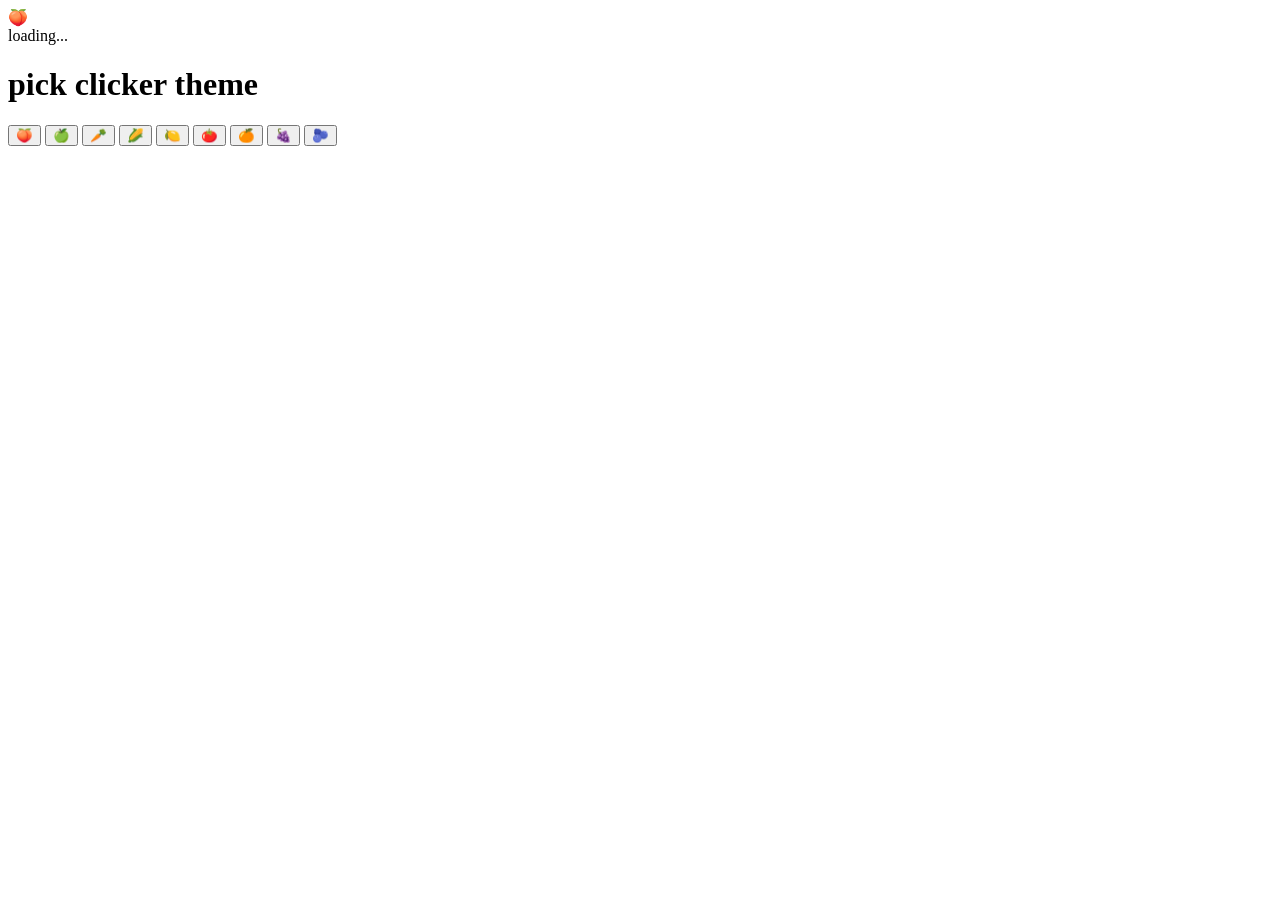
==== commit 00fbf92a: "Update index.html" ====
--- a/index.html
+++ b/index.html
@@ -1,61 +1,17 @@
 <!DOCTYPE html>
 <html lang="en">
 <head>
-    <meta charset="UTF-8">
-    <meta name="viewport" content="width=device-width, initial-scale=1.0, user-scalable=no, viewport-fit=cover">
-    <title>pick clicker theme</title>
-    <style>
-        *{margin:0;padding:0;box-sizing:border-box;user-select:none;-webkit-tap-highlight-color:transparent;}
-        body{min-height:100vh;background:#fef9ef;background-image:radial-gradient(circle at 20% 35%,rgba(210,180,110,0.18)2px,transparent 2px),radial-gradient(circle at 75% 70%,rgba(160,200,100,0.12)1.5px,transparent 1.5px);background-size:44px 44px,28px 28px;font-family:system-ui,'Segoe UI','Inter',-apple-system,sans-serif;display:flex;align-items:center;justify-content:center;padding:1.5rem;}
-        .transition-overlay{position:fixed;top:0;left:0;width:100%;height:100%;background:radial-gradient(circle at center,#fff2df,#ffd9a5);z-index:9999;opacity:0;visibility:hidden;transition:opacity 0.4s cubic-bezier(0.2,0.9,0.3,1.1),visibility 0s linear 0.4s;display:flex;align-items:center;justify-content:center;backdrop-filter:blur(3px);}
-        .transition-overlay.active{opacity:1;visibility:visible;transition:opacity 0.4s cubic-bezier(0.2,0.9,0.3,1.1),visibility 0s linear 0s;}
-        .loading-container{text-align:center;transform:scale(0.8);opacity:0;transition:transform 0.35s cubic-bezier(0.2,0.9,0.4,1.2),opacity 0.3s ease;filter:drop-shadow(0 8px 20px rgba(0,0,0,0.2));}
-        .transition-overlay.active .loading-container{transform:scale(1);opacity:1;}
-        .loading-emoji{font-size:5.5rem;display:inline-block;animation:bounceEmoji 0.7s cubic-bezier(0.34,1.2,0.64,1) infinite alternate;filter:drop-shadow(0 4px 12px rgba(0,0,0,0.2));}
-        .loading-text{margin-top:1.2rem;font-size:1rem;font-weight:500;color:#8b5a2b;letter-spacing:0.5px;background:rgba(255,245,220,0.7);padding:0.4rem 1.2rem;border-radius:60px;backdrop-filter:blur(4px);display:inline-block;text-transform:lowercase;}
-        @keyframes bounceEmoji{0%{transform:translateY(0px) scale(1);}100%{transform:translateY(-18px) scale(1.08);}}
-        .hub{max-width:1080px;width:100%;background:rgba(255,253,245,0.97);border-radius:3.5rem;box-shadow:0 32px 56px -20px rgba(0,0,0,0.25),0 0 0 1px #f5e7d4 inset,0 0 0 2px #fffef8 inset;padding:2rem 2rem 2.2rem 2rem;position:relative;}
-        .title{text-align:center;margin-bottom:2rem;}
-        .title h1{font-size:2.4rem;font-weight:800;background:linear-gradient(135deg,#367a2f,#cc8230,#f5bc4e);background-clip:text;-webkit-background-clip:text;color:transparent;letter-spacing:-0.5px;display:inline-flex;align-items:center;gap:14px;}
-        .title h1 span{font-size:2.1rem;background:none;-webkit-text-fill-color:initial;}
-        /* 3x3 grid - was 3x2, now extended to 3x3 */
-        .grid-3x3{display:grid;grid-template-columns:repeat(3,1fr);gap:1.6rem;margin:1.8rem 0 0;}
-        .game-btn{border:none;padding:0;display:flex;align-items:center;justify-content:center;cursor:pointer;transition:transform 0.18s cubic-bezier(0.18,0.89,0.32,1.28),box-shadow 0.18s ease,background 0.15s;box-shadow:0 10px 0 rgba(0,0,0,0.1);width:100%;aspect-ratio:1/0.85;position:relative;border-radius:28px;background-clip:padding-box;-webkit-tap-highlight-color:transparent;outline:none;}
-        .game-btn:active{transform:translateY(5px) scale(0.97);box-shadow:0 4px 0 rgba(0,0,0,0.08);transition:transform 0.06s linear,box-shadow 0.08s;}
-        .game-btn:focus{outline:none;}
-        .btn-emoji{display:inline-flex;align-items:center;justify-content:center;line-height:1;filter:drop-shadow(2px 6px 12px rgba(0,0,0,0.2));transition:transform 0.18s cubic-bezier(0.2,0.9,0.4,1.2),font-size 0.08s;will-change:font-size;pointer-events:none;}
-        .game-btn:hover .btn-emoji{transform:scale(1.05);}
-        .btn-peach{background:#ffe3cd;box-shadow:0 10px 0 #e0af84;}
-        .btn-apple{background:#ddf3cc;box-shadow:0 10px 0 #97be73;}
-        .btn-carrot{background:#ffe2bc;box-shadow:0 10px 0 #eaa967;}
-        .btn-corn{background:#fff3c9;box-shadow:0 10px 0 #edcf7a;}
-        .btn-lemon{background:#fff4b0;box-shadow:0 10px 0 #eac459;}
-        .btn-tomato{background:#ffdac8;box-shadow:0 10px 0 #e3946e;}
-        .btn-orange{background:#ffe0b5;box-shadow:0 10px 0 #dd9f5c;}
-        .btn-grape{background:#e7d4f5;box-shadow:0 10px 0 #b384c9;}
-        .btn-berry{background:#cfe3ff;box-shadow:0 10px 0 #8aaad9;}
-        .btn-orange:hover{background:#ffd29c;}
-        .btn-berry:hover{background:#bed4fc;}
-        .btn-grape:hover{background:#dac1ec;}
-        .btn-peach:hover{background:#ffdabb;}
-        .btn-apple:hover{background:#cceeb0;}
-        .btn-carrot:hover{background:#ffd6aa;}
-        .btn-corn:hover{background:#ffefb0;}
-        .btn-lemon:hover{background:#ffef98;}
-        .btn-tomato:hover{background:#ffceb4;}
-        @media (max-width:760px){.hub{padding:1.5rem}.grid-3x3{gap:1.2rem}.title h1{font-size:1.9rem}.title h1 span{font-size:1.7rem}}
-        @media (max-width:550px){.grid-3x3{gap:0.9rem}.title h1{font-size:1.6rem}.hub{padding:1.2rem}}
-        .game-btn::after{content:'';position:absolute;top:0;left:0;width:100%;height:100%;background:radial-gradient(circle at 30% 20%,rgba(255,255,210,0.5)0%,rgba(255,255,255,0)80%);opacity:0;transition:opacity 0.2s;pointer-events:none;border-radius:inherit;}
-        .game-btn:hover::after{opacity:0.3;}
-        .hub::after{content:"🍃";position:absolute;bottom:20px;right:25px;font-size:28px;opacity:0.2;pointer-events:none;transform:rotate(-10deg);}
-    </style>
+<meta charset="UTF-8">
+<meta name="viewport" content="width=device-width, initial-scale=1.0, user-scalable=no, viewport-fit=cover">
+<title>pick clicker theme</title>
+<link rel="stylesheet" href="https://clicker-game.neineig2012.workers.dev/style.css">
 </head>
 <body>
 <div class="transition-overlay" id="overlay"><div class="loading-container"><div class="loading-emoji" id="loadEmoji">🍑</div><div class="loading-text">loading...</div></div></div>
 <div class="hub">
-    <div class="title">
-        <h1>pick clicker theme</h1>
-    </div>
+<div class="title">
+<h1>pick clicker theme</h1>
+</div>
     
     <div class="grid-3x3">
         <button class="game-btn btn-peach" data-url="https://clicker-game.neineig2012.workers.dev/peach" data-emoji="🍑"><span class="btn-emoji">🍑</span></button>
@@ -70,160 +26,6 @@
     </div>
     
 </div>
-<script>
-(function(){
-    const overlay=document.getElementById('overlay');
-    const loadEmojiSpan=document.getElementById('loadEmoji');
-    let isTransitioning=false;
-    let audioCtx=null;
-    let soundEnabled=false;
-    function initAudio(){
-        if(audioCtx)return;
-        try{
-            audioCtx=new (window.AudioContext||window.webkitAudioContext)();
-            soundEnabled=true;
-        }catch(e){soundEnabled=false;}
-    }
-    function playClickSound(){
-        if(!soundEnabled||!audioCtx)return;
-        try{
-            const now=audioCtx.currentTime;
-            const osc=audioCtx.createOscillator();
-            const gain=audioCtx.createGain();
-            osc.type='sine';
-            osc.frequency.value=880;
-            gain.gain.value=0.12;
-            gain.gain.exponentialRampToValueAtTime(0.0001,now+0.2);
-            osc.connect(gain);
-            gain.connect(audioCtx.destination);
-            osc.start();
-            osc.stop(now+0.18);
-            const osc2=audioCtx.createOscillator();
-            const gain2=audioCtx.createGain();
-            osc2.type='triangle';
-            osc2.frequency.value=660;
-            gain2.gain.value=0.08;
-            gain2.gain.exponentialRampToValueAtTime(0.0001,now+0.2);
-            osc2.connect(gain2);
-            gain2.connect(audioCtx.destination);
-            osc2.start();
-            osc2.stop(now+0.16);
-        }catch(e){}
-    }
-    const style=document.createElement('style');
-    style.textContent=`.game-btn{display:flex;align-items:center;justify-content:center;transition:border-radius 0.1s,transform 0.18s cubic-bezier(0.18,0.89,0.32,1.28),box-shadow 0.18s;}.btn-emoji{display:inline-flex;align-items:center;justify-content:center;transition:font-size 0.08s,transform 0.18s;}`;
-    document.head.appendChild(style);
-    const btns=Array.from(document.querySelectorAll('.game-btn'));
-    const emojiMap=new Map();
-    function updateSize(btn,span){
-        if(!btn||!span)return;
-        const w=btn.clientWidth;
-        if(w<=0)return;
-        let fs=Math.min(92,Math.max(32,w*0.48));
-        span.style.fontSize=fs+'px';
-        span.style.lineHeight='1';
-        let h=btn.clientHeight;
-        if(h>0)btn.style.borderRadius=Math.min(h/2.8,42)+'px';
-    }
-    function refresh(btn,span){updateSize(btn,span);}
-    btns.forEach(btn=>{
-        let span=btn.querySelector('.btn-emoji');
-        if(span){
-            emojiMap.set(btn,span);
-            if(window.ResizeObserver){
-                let ro=new ResizeObserver(()=>{if(btn.isConnected)refresh(btn,span);});
-                ro.observe(btn);
-            }
-            refresh(btn,span);
-        }
-    });
-    window.addEventListener('resize',()=>{requestAnimationFrame(()=>{btns.forEach(b=>{let s=emojiMap.get(b);if(s&&b.isConnected)refresh(b,s);});});});
-    setTimeout(()=>{btns.forEach(b=>{let s=emojiMap.get(b);if(s&&b.isConnected)refresh(b,s);});},100);
-    document.body.addEventListener('touchstart',()=>{if(!audioCtx)initAudio();},{once:true,passive:true});
-    document.body.addEventListener('click',()=>{if(!audioCtx)initAudio();},{once:true});
-    // Reattach dynamic behaviors for each button (preserve all features, ensure clone handling & burst emoji)
-    btns.forEach(oldBtn=>{
-        const url=oldBtn.getAttribute('data-url');
-        if(!url)return;
-        const themeEmoji=oldBtn.getAttribute('data-emoji')||'🍑';
-        const newBtn=oldBtn.cloneNode(true);
-        oldBtn.parentNode.replaceChild(newBtn,oldBtn);
-        const newSpan=newBtn.querySelector('.btn-emoji');
-        if(newSpan){
-            const idx=btns.indexOf(oldBtn);
-            if(idx!==-1)btns[idx]=newBtn;
-            emojiMap.delete(oldBtn);
-            emojiMap.set(newBtn,newSpan);
-            refresh(newBtn,newSpan);
-            if(window.ResizeObserver){
-                let ro=new ResizeObserver(()=>{if(newBtn.isConnected)refresh(newBtn,newSpan);});
-                ro.observe(newBtn);
-            }
-        }
-        newBtn.addEventListener('click',(e)=>{
-            e.preventDefault();
-            e.stopPropagation();
-            if(isTransitioning)return;
-            if(!audioCtx)initAudio();
-            playClickSound();
-            isTransitioning=true;
-            if(loadEmojiSpan)loadEmojiSpan.innerText=themeEmoji;
-            if(overlay){
-                overlay.classList.add('active');
-                const container=overlay.querySelector('.loading-container');
-                if(container){
-                    container.style.animation='none';
-                    container.offsetHeight;
-                    container.style.animation='';
-                }
-            }
 
-            newBtn.style.transform='translateY(5px) scale(0.96)';
-            newBtn.style.boxShadow='0 3px 0 rgba(0,0,0,0.1)';
-            setTimeout(()=>{if(newBtn){newBtn.style.transform='';newBtn.style.boxShadow='';}},120);
-            const rect=newBtn.getBoundingClientRect();
-            const cx=rect.left+rect.width/2,cy=rect.top+rect.height/2;
-            // burst particle effect using theme emoji
-            for(let i=0;i<12;i++){
-                let p=document.createElement('div');
-                p.innerText=themeEmoji;
-                p.style.position='fixed';
-                p.style.left=cx+'px';
-                p.style.top=cy+'px';
-                p.style.fontSize='26px';
-                p.style.pointerEvents='none';
-                p.style.zIndex='10000';
-                p.style.opacity='0.9';
-                p.style.transform='translate(-50%,-50%)';
-                p.style.transition='all 0.55s cubic-bezier(0.2,0.9,0.5,1.2)';
-                document.body.appendChild(p);
-                let ang=Math.random()*Math.PI*2;
-                let dist=45+Math.random()*70;
-                let dx=Math.cos(ang)*dist,dy=Math.sin(ang)*dist-20;
-                requestAnimationFrame(()=>{
-                    p.style.transform=`translate(calc(-50% + ${dx}px), calc(-50% + ${dy}px))`;
-                    p.style.opacity='0';
-                    p.style.fontSize=`${18+Math.random()*18}px`;
-                });
-                setTimeout(()=>p.remove(),600);
-            }
-
-            setTimeout(()=>{window.location.href=url;},420);
-            setTimeout(()=>{if(isTransitioning)window.location.href=url;},1000);
-        });
-        newBtn.setAttribute('role','button');
-        newBtn.setAttribute('tabindex','0');
-        newBtn.addEventListener('keydown',(e)=>{if(e.key==='Enter'||e.key===' '){e.preventDefault();newBtn.click();}});
-    });
-    const howto=document.querySelector('.howto');if(howto)howto.remove();
-    const footers=document.querySelectorAll('.footer,.credit,.attribution');footers.forEach(f=>f.remove());
-    window.addEventListener('pageshow',()=>{isTransitioning=false;if(overlay)overlay.classList.remove('active');});
-    if(document.readyState==='loading'){
-        document.addEventListener('DOMContentLoaded',()=>{setTimeout(()=>{btns.forEach(b=>{let s=emojiMap.get(b);if(s&&b.isConnected)refresh(b,s);});},30);});
-    }else{
-        setTimeout(()=>{btns.forEach(b=>{let s=emojiMap.get(b);if(s&&b.isConnected)refresh(b,s);});},30);
-    }
-})();
-</script>
 </body>
 </html>
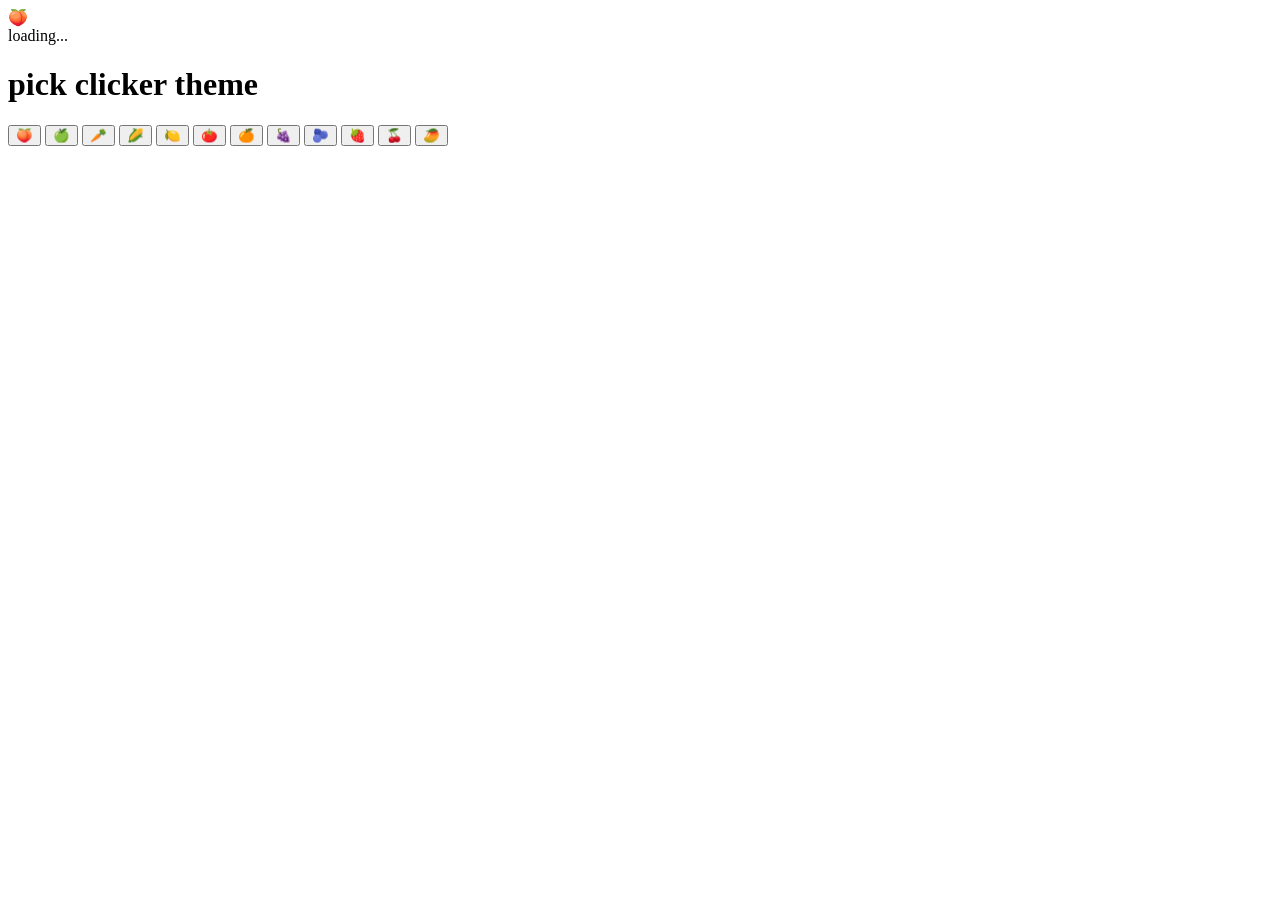
==== commit 5ab0a923: "Update index.html" ====
--- a/index.html
+++ b/index.html
@@ -1,19 +1,6 @@
-<!DOCTYPE html>
-<html lang="en">
-<head>
-<meta charset="UTF-8">
-<meta name="viewport" content="width=device-width, initial-scale=1.0, user-scalable=no, viewport-fit=cover">
-<title>pick clicker theme</title>
-<link rel="stylesheet" href="https://clicker-game.neineig2012.workers.dev/style.css">
-</head>
-<body>
-<div class="transition-overlay" id="overlay"><div class="loading-container"><div class="loading-emoji" id="loadEmoji">🍑</div><div class="loading-text">loading...</div></div></div>
-<div class="hub">
-<div class="title">
-<h1>pick clicker theme</h1>
-</div>
-    
-    <div class="grid-3x3">
+<!DOCTYPE html><html lang="en"><head><meta charset="UTF-8"><meta name="viewport" content="width=device-width, initial-scale=1.0, user-scalable=no, viewport-fit=cover"><title>pick clicker theme</title><link rel="stylesheet" href="https://clicker-game.neineig2012.workers.dev/style.css"></head><body><div class="transition-overlay" id="overlay"><div class="loading-container"><div class="loading-emoji" id="loadEmoji">🍑</div><div class="loading-text">loading...</div></div></div><div class="hub"><div class="title"><h1>pick clicker theme</h1>
+</div>   
+    <div class="grid-4x3">
         <button class="game-btn btn-peach" data-url="https://clicker-game.neineig2012.workers.dev/peach" data-emoji="🍑"><span class="btn-emoji">🍑</span></button>
         <button class="game-btn btn-apple" data-url="https://clicker-game.neineig2012.workers.dev/apple" data-emoji="🍏"><span class="btn-emoji">🍏</span></button>
         <button class="game-btn btn-carrot" data-url="https://clicker-game.neineig2012.workers.dev/carrot" data-emoji="🥕"><span class="btn-emoji">🥕</span></button>
@@ -23,9 +10,9 @@
         <button class="game-btn btn-orange" data-url="https://clicker-game.neineig2012.workers.dev/orange" data-emoji="🍊"><span class="btn-emoji">🍊</span></button>
         <button class="game-btn btn-grape" data-url="https://clicker-game.neineig2012.workers.dev/grape" data-emoji="🍇"><span class="btn-emoji">🍇</span></button>
         <button class="game-btn btn-berry" data-url="https://clicker-game.neineig2012.workers.dev/berry" data-emoji="🫐"><span class="btn-emoji">🫐</span></button>
+        <button class="game-btn btn-strawberry" data-url="https://clicker-game.neineig2012.workers.dev/strawberry" data-emoji="🍓"><span class="btn-emoji">🍓</span></button>
+        <button class="game-btn btn-cherry" data-url="https://clicker-game.neineig2012.workers.dev/cherry" data-emoji="🍒"><span class="btn-emoji">🍒</span></button>
+        <button class="game-btn btn-mango" data-url="https://clicker-game.neineig2012.workers.dev/mango" data-emoji="🥭"><span class="btn-emoji">🥭</span></button>
     </div>
-    
 </div>
-
-</body>
-</html>
+<script src="https://clicker-game.neineig2012.workers.dev/script.js"></script></body></html>
